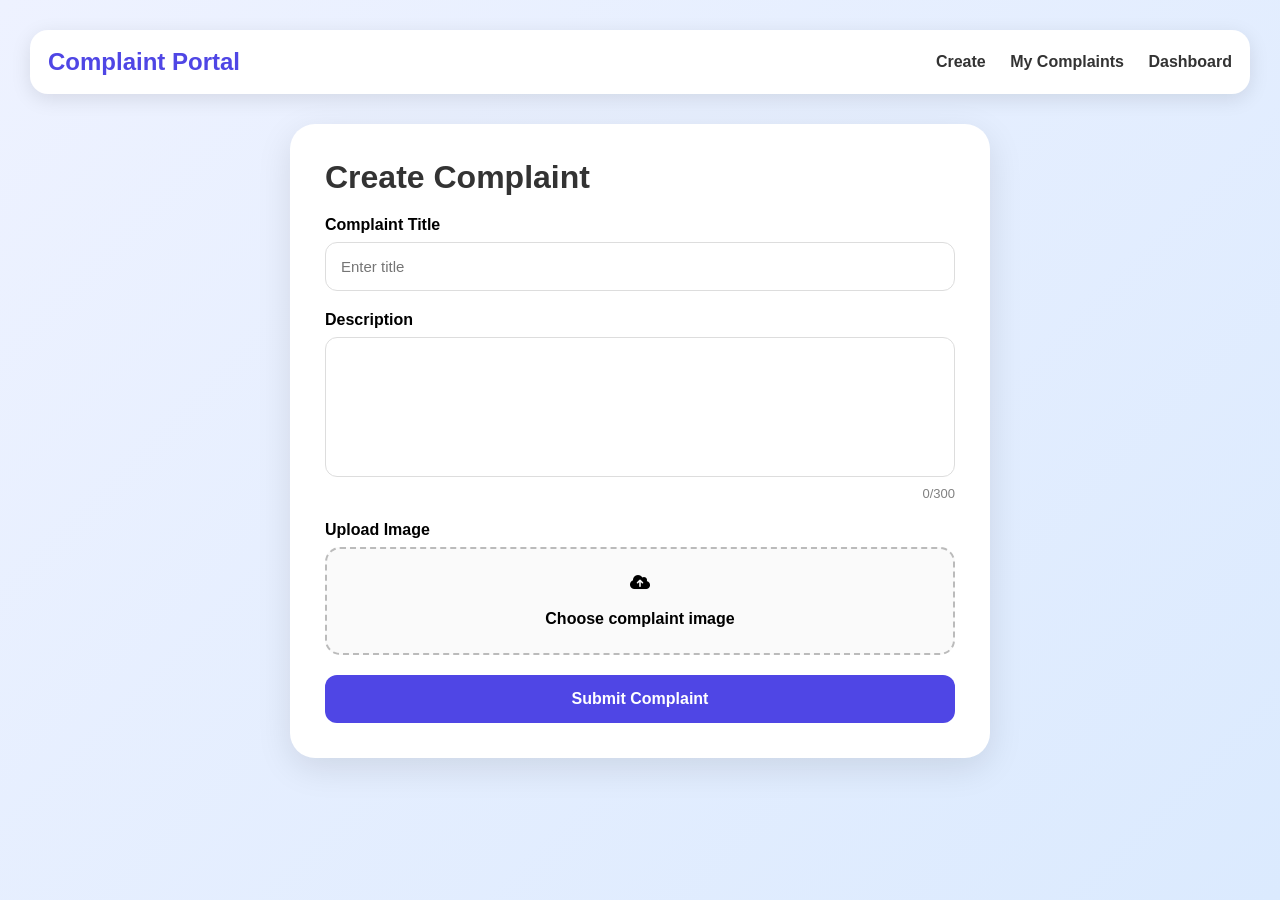
==== complain managment/complain-managment/src/main/resources/static/index.html @ 4a763b5d "Move frontend files to static" ====
<!doctype html>
<html>
  <head>
    <title>Create Complaint</title>

    <meta charset="UTF-8" />

    <meta name="viewport" content="width=device-width, initial-scale=1.0" />

    <link
      rel="stylesheet"
      href="https://cdnjs.cloudflare.com/ajax/libs/font-awesome/6.5.2/css/all.min.css"
    />

    <style>
      * {
        margin: 0;
        padding: 0;
        box-sizing: border-box;
        font-family: Arial, sans-serif;
      }

      body {
        background: linear-gradient(135deg, #eef2ff, #dbeafe);

        min-height: 100vh;

        padding: 30px;
      }

      nav {
        background: white;

        padding: 18px;

        border-radius: 18px;

        box-shadow: 0 5px 20px rgba(0, 0, 0, 0.1);

        display: flex;

        justify-content: space-between;

        align-items: center;

        margin-bottom: 30px;
      }

      .logo {
        font-size: 24px;
        font-weight: bold;
        color: #4f46e5;
      }

      nav a {
        text-decoration: none;

        margin-left: 20px;

        font-weight: bold;

        color: #333;
      }

      .container {
        max-width: 700px;

        margin: auto;

        background: white;

        padding: 35px;

        border-radius: 25px;

        box-shadow: 0 10px 35px rgba(0, 0, 0, 0.1);
      }

      h1 {
        margin-bottom: 20px;

        color: #333;
      }

      .input-group {
        margin-bottom: 20px;
      }

      label {
        display: block;

        margin-bottom: 8px;

        font-weight: bold;
      }

      input,
      textarea {
        width: 100%;

        padding: 15px;

        border: 1px solid #ddd;

        border-radius: 12px;

        outline: none;

        font-size: 15px;
      }

      textarea {
        height: 140px;

        resize: none;
      }

      .counter {
        font-size: 13px;

        text-align: right;

        color: gray;

        margin-top: 5px;
      }

      .upload-box {
        border: 2px dashed #bbb;

        padding: 25px;

        border-radius: 15px;

        text-align: center;

        background: #fafafa;

        cursor: pointer;
      }

      .upload-box:hover {
        border-color: #4f46e5;
      }

      #preview {
        margin-top: 20px;

        max-width: 220px;

        display: none;

        border-radius: 12px;
      }

      button {
        width: 100%;

        padding: 15px;

        border: none;

        border-radius: 12px;

        background: #4f46e5;

        color: white;

        font-size: 16px;

        font-weight: bold;

        cursor: pointer;

        transition: 0.3s;
      }

      button:hover {
        background: #3730a3;
      }
    </style>
  </head>

  <body>
    <nav>
      <div class="logo">Complaint Portal</div>

      <div>
        <a href="index.html"> Create </a>

        <a href="mycomplaints.html"> My Complaints </a>

        <a href="admin.html"> Dashboard </a>
      </div>
    </nav>

    <div class="container">
      <h1>Create Complaint</h1>

      <div class="input-group">
        <label> Complaint Title </label>

        <input id="title" placeholder="Enter title" />
      </div>

      <div class="input-group">
        <label> Description </label>

        <textarea
          id="description"
          placeholder="Describe issue..."
          oninput="countText()"
        >
        </textarea>

        <div class="counter" id="count">0/300</div>
      </div>

      <div class="input-group">
        <label> Upload Image </label>

        <label class="upload-box">
          <i class="fa-solid fa-cloud-arrow-up"> </i>

          <br /><br />

          Choose complaint image

          <input type="file" id="image" hidden />
        </label>

        <img id="preview" />
      </div>

      <button id="submitBtn" onclick="submitComplaint()">
        Submit Complaint
      </button>
    </div>

    <script src="complaint.js"></script>

    <script>
      function countText() {
        let len = document.getElementById("description").value.length;

        document.getElementById("count").innerHTML = len + "/300";
      }

      document
        .getElementById("image")

        .addEventListener(
          "change",

          function () {
            const file = this.files[0];

            if (file) {
              const img = document.getElementById("preview");

              img.src = URL.createObjectURL(file);

              img.style.display = "block";
            }
          },
        );
    </script>
  </body>
</html>
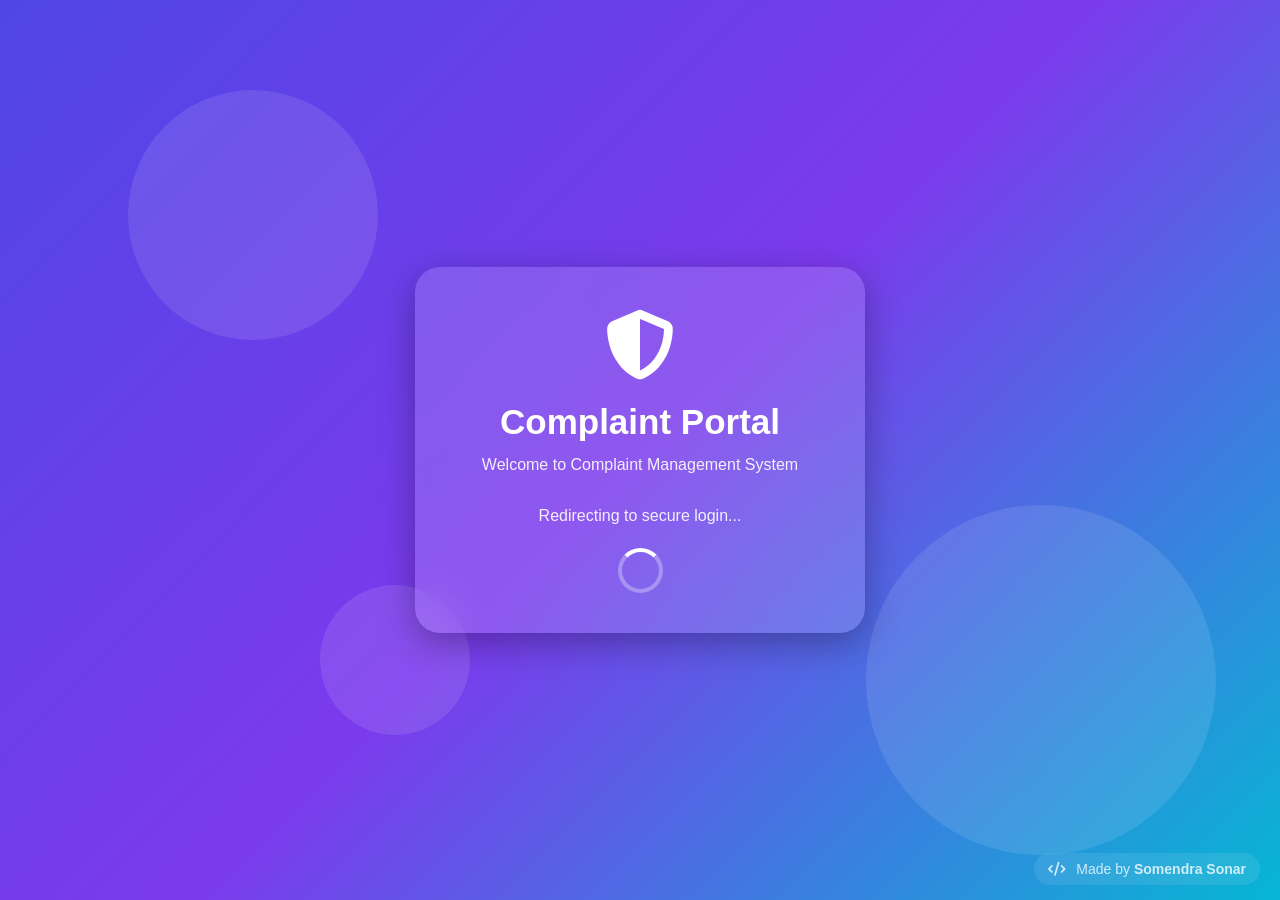
==== commit 925e6966: "Add custom landing page" ====
--- a/complain managment/complain-managment/src/main/resources/static/index.html
+++ b/complain managment/complain-managment/src/main/resources/static/index.html
@@ -1,269 +1,267 @@
-<!doctype html>
+<!DOCTYPE html>
 <html>
-  <head>
-    <title>Create Complaint</title>
-
-    <meta charset="UTF-8" />
-
-    <meta name="viewport" content="width=device-width, initial-scale=1.0" />
+<head>
+    <title>Complaint Portal</title>
+
+    <meta charset="UTF-8">
+    <meta name="viewport" content="width=device-width,initial-scale=1.0">
 
     <link
-      rel="stylesheet"
-      href="https://cdnjs.cloudflare.com/ajax/libs/font-awesome/6.5.2/css/all.min.css"
-    />
-
-    <style>
-      * {
-        margin: 0;
-        padding: 0;
-        box-sizing: border-box;
-        font-family: Arial, sans-serif;
-      }
-
-      body {
-        background: linear-gradient(135deg, #eef2ff, #dbeafe);
-
-        min-height: 100vh;
-
-        padding: 30px;
-      }
-
-      nav {
-        background: white;
-
-        padding: 18px;
-
-        border-radius: 18px;
-
-        box-shadow: 0 5px 20px rgba(0, 0, 0, 0.1);
-
-        display: flex;
-
-        justify-content: space-between;
-
-        align-items: center;
-
-        margin-bottom: 30px;
-      }
-
-      .logo {
-        font-size: 24px;
-        font-weight: bold;
-        color: #4f46e5;
-      }
-
-      nav a {
-        text-decoration: none;
-
-        margin-left: 20px;
-
-        font-weight: bold;
-
-        color: #333;
-      }
-
-      .container {
-        max-width: 700px;
-
-        margin: auto;
-
-        background: white;
-
-        padding: 35px;
-
-        border-radius: 25px;
-
-        box-shadow: 0 10px 35px rgba(0, 0, 0, 0.1);
-      }
-
-      h1 {
-        margin-bottom: 20px;
-
-        color: #333;
-      }
-
-      .input-group {
-        margin-bottom: 20px;
-      }
-
-      label {
-        display: block;
-
-        margin-bottom: 8px;
-
-        font-weight: bold;
-      }
-
-      input,
-      textarea {
-        width: 100%;
-
-        padding: 15px;
-
-        border: 1px solid #ddd;
-
-        border-radius: 12px;
-
-        outline: none;
-
-        font-size: 15px;
-      }
-
-      textarea {
-        height: 140px;
-
-        resize: none;
-      }
-
-      .counter {
-        font-size: 13px;
-
-        text-align: right;
-
-        color: gray;
-
-        margin-top: 5px;
-      }
-
-      .upload-box {
-        border: 2px dashed #bbb;
-
-        padding: 25px;
-
-        border-radius: 15px;
-
-        text-align: center;
-
-        background: #fafafa;
-
-        cursor: pointer;
-      }
-
-      .upload-box:hover {
-        border-color: #4f46e5;
-      }
-
-      #preview {
-        margin-top: 20px;
-
-        max-width: 220px;
-
-        display: none;
-
-        border-radius: 12px;
-      }
-
-      button {
-        width: 100%;
-
-        padding: 15px;
-
-        border: none;
-
-        border-radius: 12px;
-
-        background: #4f46e5;
-
-        color: white;
-
-        font-size: 16px;
-
-        font-weight: bold;
-
-        cursor: pointer;
-
-        transition: 0.3s;
-      }
-
-      button:hover {
-        background: #3730a3;
-      }
-    </style>
-  </head>
-
-  <body>
-    <nav>
-      <div class="logo">Complaint Portal</div>
-
-      <div>
-        <a href="index.html"> Create </a>
-
-        <a href="mycomplaints.html"> My Complaints </a>
-
-        <a href="admin.html"> Dashboard </a>
-      </div>
-    </nav>
-
-    <div class="container">
-      <h1>Create Complaint</h1>
-
-      <div class="input-group">
-        <label> Complaint Title </label>
-
-        <input id="title" placeholder="Enter title" />
-      </div>
-
-      <div class="input-group">
-        <label> Description </label>
-
-        <textarea
-          id="description"
-          placeholder="Describe issue..."
-          oninput="countText()"
-        >
-        </textarea>
-
-        <div class="counter" id="count">0/300</div>
-      </div>
-
-      <div class="input-group">
-        <label> Upload Image </label>
-
-        <label class="upload-box">
-          <i class="fa-solid fa-cloud-arrow-up"> </i>
-
-          <br /><br />
-
-          Choose complaint image
-
-          <input type="file" id="image" hidden />
-        </label>
-
-        <img id="preview" />
-      </div>
-
-      <button id="submitBtn" onclick="submitComplaint()">
-        Submit Complaint
-      </button>
-    </div>
-
-    <script src="complaint.js"></script>
-
-    <script>
-      function countText() {
-        let len = document.getElementById("description").value.length;
-
-        document.getElementById("count").innerHTML = len + "/300";
-      }
-
-      document
-        .getElementById("image")
-
-        .addEventListener(
-          "change",
-
-          function () {
-            const file = this.files[0];
-
-            if (file) {
-              const img = document.getElementById("preview");
-
-              img.src = URL.createObjectURL(file);
-
-              img.style.display = "block";
-            }
-          },
-        );
-    </script>
-  </body>
-</html>
+    rel="stylesheet"
+    href="https://cdnjs.cloudflare.com/ajax/libs/font-awesome/6.5.2/css/all.min.css">
+
+<style>
+
+*{
+margin:0;
+padding:0;
+box-sizing:border-box;
+font-family:Arial,sans-serif;
+}
+
+body{
+
+height:100vh;
+
+display:flex;
+
+justify-content:center;
+
+align-items:center;
+
+background:
+linear-gradient(
+135deg,
+#4f46e5,
+#7c3aed,
+#06b6d4
+);
+
+overflow:hidden;
+
+color:white;
+
+}
+
+.background{
+position:absolute;
+width:100%;
+height:100%;
+overflow:hidden;
+}
+
+.circle{
+position:absolute;
+border-radius:50%;
+background:rgba(255,255,255,.1);
+animation:float 8s infinite linear;
+}
+
+.circle:nth-child(1){
+width:250px;
+height:250px;
+top:10%;
+left:10%;
+}
+
+.circle:nth-child(2){
+width:350px;
+height:350px;
+bottom:5%;
+right:5%;
+}
+
+.circle:nth-child(3){
+width:150px;
+height:150px;
+top:65%;
+left:25%;
+}
+
+@keyframes float{
+
+0%{
+transform:translateY(0);
+}
+
+50%{
+transform:translateY(-30px);
+}
+
+100%{
+transform:translateY(0);
+}
+
+}
+
+.container{
+
+position:relative;
+
+width:450px;
+
+padding:40px;
+
+border-radius:25px;
+
+background:rgba(255,255,255,.15);
+
+backdrop-filter:blur(18px);
+
+box-shadow:
+0 10px 35px rgba(0,0,0,.3);
+
+text-align:center;
+
+z-index:10;
+
+animation:fadeIn 1s ease;
+
+}
+
+.logo{
+
+font-size:70px;
+
+margin-bottom:15px;
+
+}
+
+h1{
+
+font-size:35px;
+
+margin-bottom:10px;
+
+}
+
+p{
+
+opacity:.9;
+
+line-height:1.6;
+
+margin-bottom:20px;
+
+}
+
+.loader{
+
+margin:auto;
+
+width:45px;
+height:45px;
+
+border:4px solid rgba(255,255,255,.3);
+
+border-top:4px solid white;
+
+border-radius:50%;
+
+animation:spin 1s linear infinite;
+
+}
+
+.credit{
+
+position:absolute;
+
+bottom:15px;
+
+right:20px;
+
+font-size:14px;
+
+opacity:.8;
+
+background:rgba(255,255,255,.12);
+
+padding:8px 14px;
+
+border-radius:20px;
+
+backdrop-filter:blur(10px);
+
+}
+
+.credit i{
+
+margin-right:6px;
+
+}
+
+@keyframes spin{
+
+100%{
+transform:rotate(360deg);
+}
+
+}
+
+@keyframes fadeIn{
+
+from{
+opacity:0;
+transform:translateY(30px);
+}
+
+to{
+opacity:1;
+transform:translateY(0);
+}
+
+}
+
+</style>
+
+</head>
+
+<body>
+
+<div class="background">
+
+<div class="circle"></div>
+<div class="circle"></div>
+<div class="circle"></div>
+
+</div>
+
+<div class="container">
+
+<div class="logo">
+<i class="fa-solid fa-shield-halved"></i>
+</div>
+
+<h1>Complaint Portal</h1>
+
+<p>
+Welcome to Complaint Management System
+<br><br>
+Redirecting to secure login...
+</p>
+
+<div class="loader"></div>
+
+</div>
+
+<div class="credit">
+
+<i class="fa-solid fa-code"></i>
+
+Made by <b>Somendra Sonar</b>
+
+</div>
+
+<script>
+
+setTimeout(()=>{
+
+window.location.href=
+"login.html";
+
+},2500);
+
+</script>
+
+</body>
+</html>
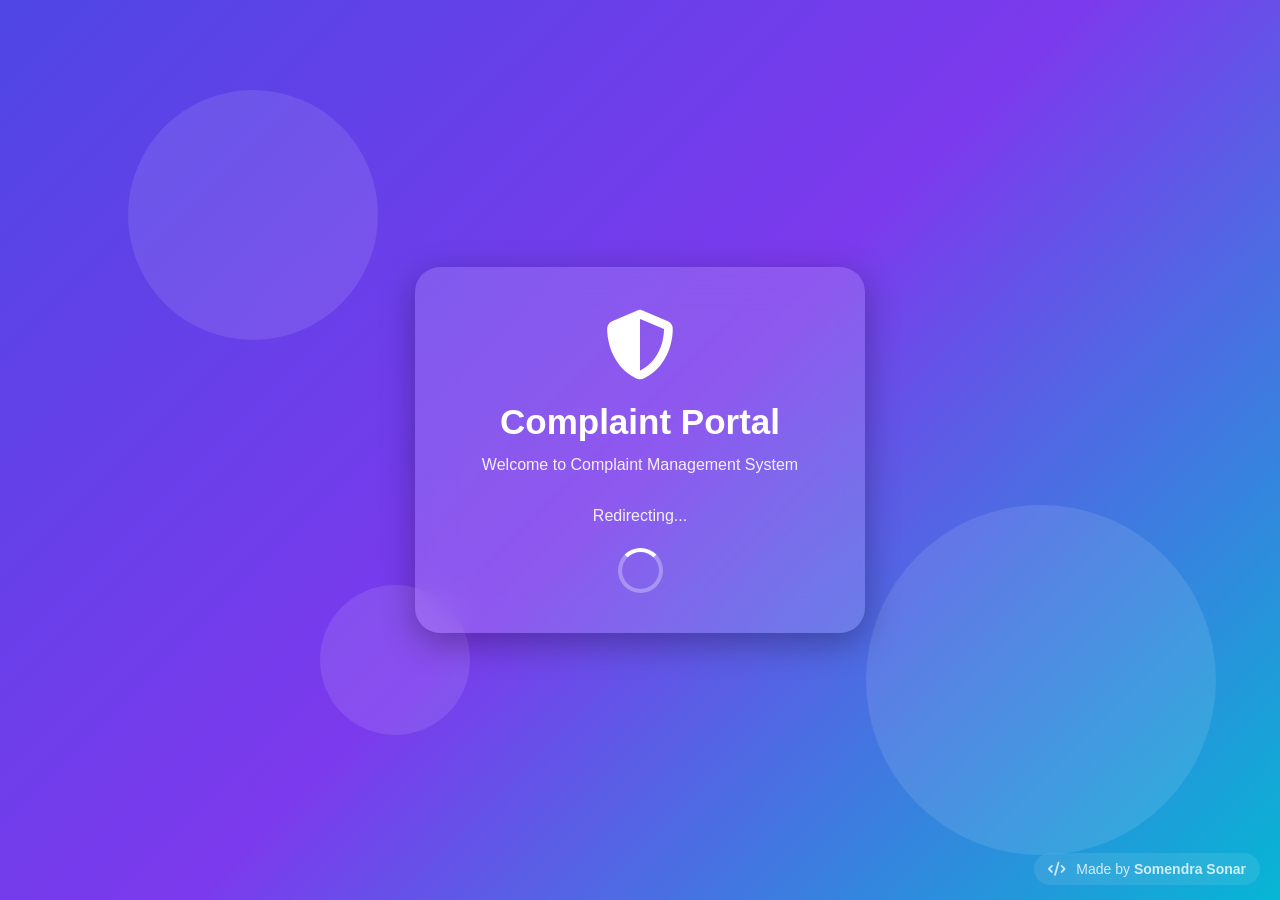
==== commit eb89bd03: "Fix IST time issue" ====
--- a/complain managment/complain-managment/src/main/resources/static/index.html
+++ b/complain managment/complain-managment/src/main/resources/static/index.html
@@ -1,14 +1,14 @@
 <!DOCTYPE html>
 <html>
 <head>
-    <title>Complaint Portal</title>
-
-    <meta charset="UTF-8">
-    <meta name="viewport" content="width=device-width,initial-scale=1.0">
-
-    <link
-    rel="stylesheet"
-    href="https://cdnjs.cloudflare.com/ajax/libs/font-awesome/6.5.2/css/all.min.css">
+<title>Complaint Portal</title>
+
+<meta charset="UTF-8">
+<meta name="viewport" content="width=device-width,initial-scale=1.0">
+
+<link
+rel="stylesheet"
+href="https://cdnjs.cloudflare.com/ajax/libs/font-awesome/6.5.2/css/all.min.css">
 
 <style>
 
@@ -229,36 +229,79 @@
 <div class="container">
 
 <div class="logo">
+
 <i class="fa-solid fa-shield-halved"></i>
+
 </div>
 
-<h1>Complaint Portal</h1>
+<h1>
+
+Complaint Portal
+
+</h1>
 
 <p>
+
 Welcome to Complaint Management System
+
 <br><br>
-Redirecting to secure login...
+
+Redirecting...
+
 </p>
 
 <div class="loader"></div>
 
 </div>
 
+
 <div class="credit">
 
 <i class="fa-solid fa-code"></i>
 
-Made by <b>Somendra Sonar</b>
+Made by
+<b>Somendra Sonar</b>
 
 </div>
 
+
 <script>
 
 setTimeout(()=>{
+
+const userId=
+localStorage.getItem(
+"userId"
+);
+
+const role=
+localStorage.getItem(
+"role"
+);
+
+if(!userId){
 
 window.location.href=
 "login.html";
 
+}
+
+else if(
+role==="ADMIN"
+){
+
+window.location.href=
+"admin.html";
+
+}
+
+else{
+
+window.location.href=
+"create.html";
+
+}
+
 },2500);
 
 </script>
